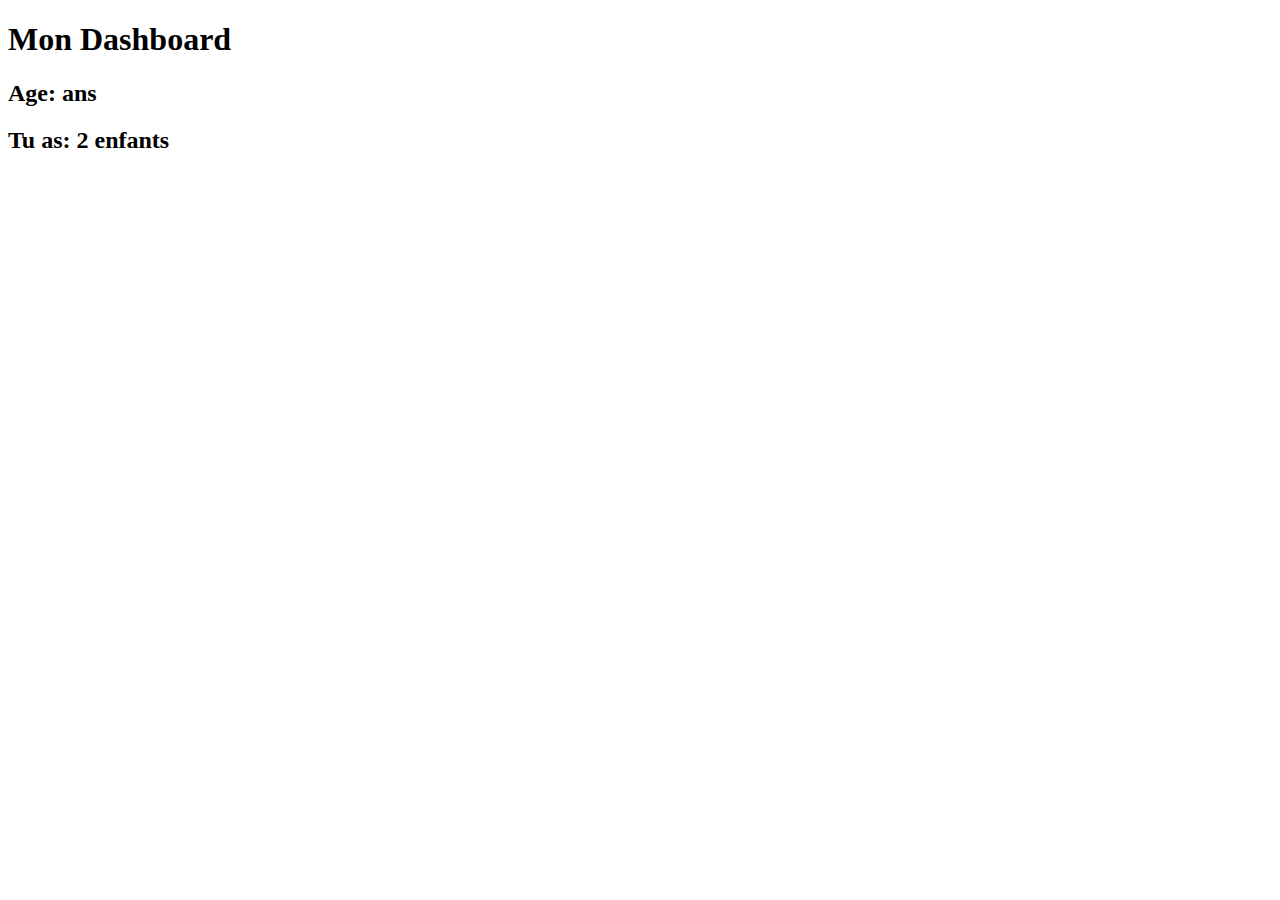
==== front/dashboard.html @ 43256865 "Premier affichage dashboard" ====
<!DOCTYPE html>
<html lang="fr">
<head>
    <meta charset="utf-8">
    <meta http-equiv="X-UA-Compatible" content="IE=edge">
    <meta name="viewport" content="width=device-width, initial-scale=1">
    <!-- The above 3 meta tags *must* come first in the head; any other head content must come *after* these tags -->
    <title>StatisticNesia</title>

    <!-- Bootstrap -->
    <link href="bootstrap-3.3.7-dist/css/bootstrap.min.css" rel="stylesheet">

    <!-- HTML5 shim and Respond.js for IE8 support of HTML5 elements and media queries -->
    <!-- WARNING: Respond.js doesn't work if you view the page via file:// -->
    <!--[if lt IE 9]>
    <script src="https://oss.maxcdn.com/html5shiv/3.7.3/html5shiv.min.js"></script>
    <script src="https://oss.maxcdn.com/respond/1.4.2/respond.min.js"></script>
    <![endif]-->
</head>
<body>
<h1>Mon Dashboard</h1>

<h2>Age: <span data-bind="text: age"> </span> ans</h2>

<div class="container">
    <div class="row">
        <div class="col-md-4">
            <h2>Tu as: <span data-bind="text: enfants"> </span> enfants</h2>
        </div>
        <div class="col-md-4">

        </div>
        <div class="col-md-4">

        </div>
    </div>
</div>



<!-- jQuery (necessary for Bootstrap's JavaScript plugins) -->
<script src="https://ajax.googleapis.com/ajax/libs/jquery/1.12.4/jquery.min.js"></script>
<!-- Include all compiled plugins (below), or include individual files as needed -->
<script src="bootstrap-3.3.7-dist/js/bootstrap.min.js"></script>
<script src="lib/knockout-3.4.1.js"></script>
<script src="statistics.js"></script>
</body>
</html>
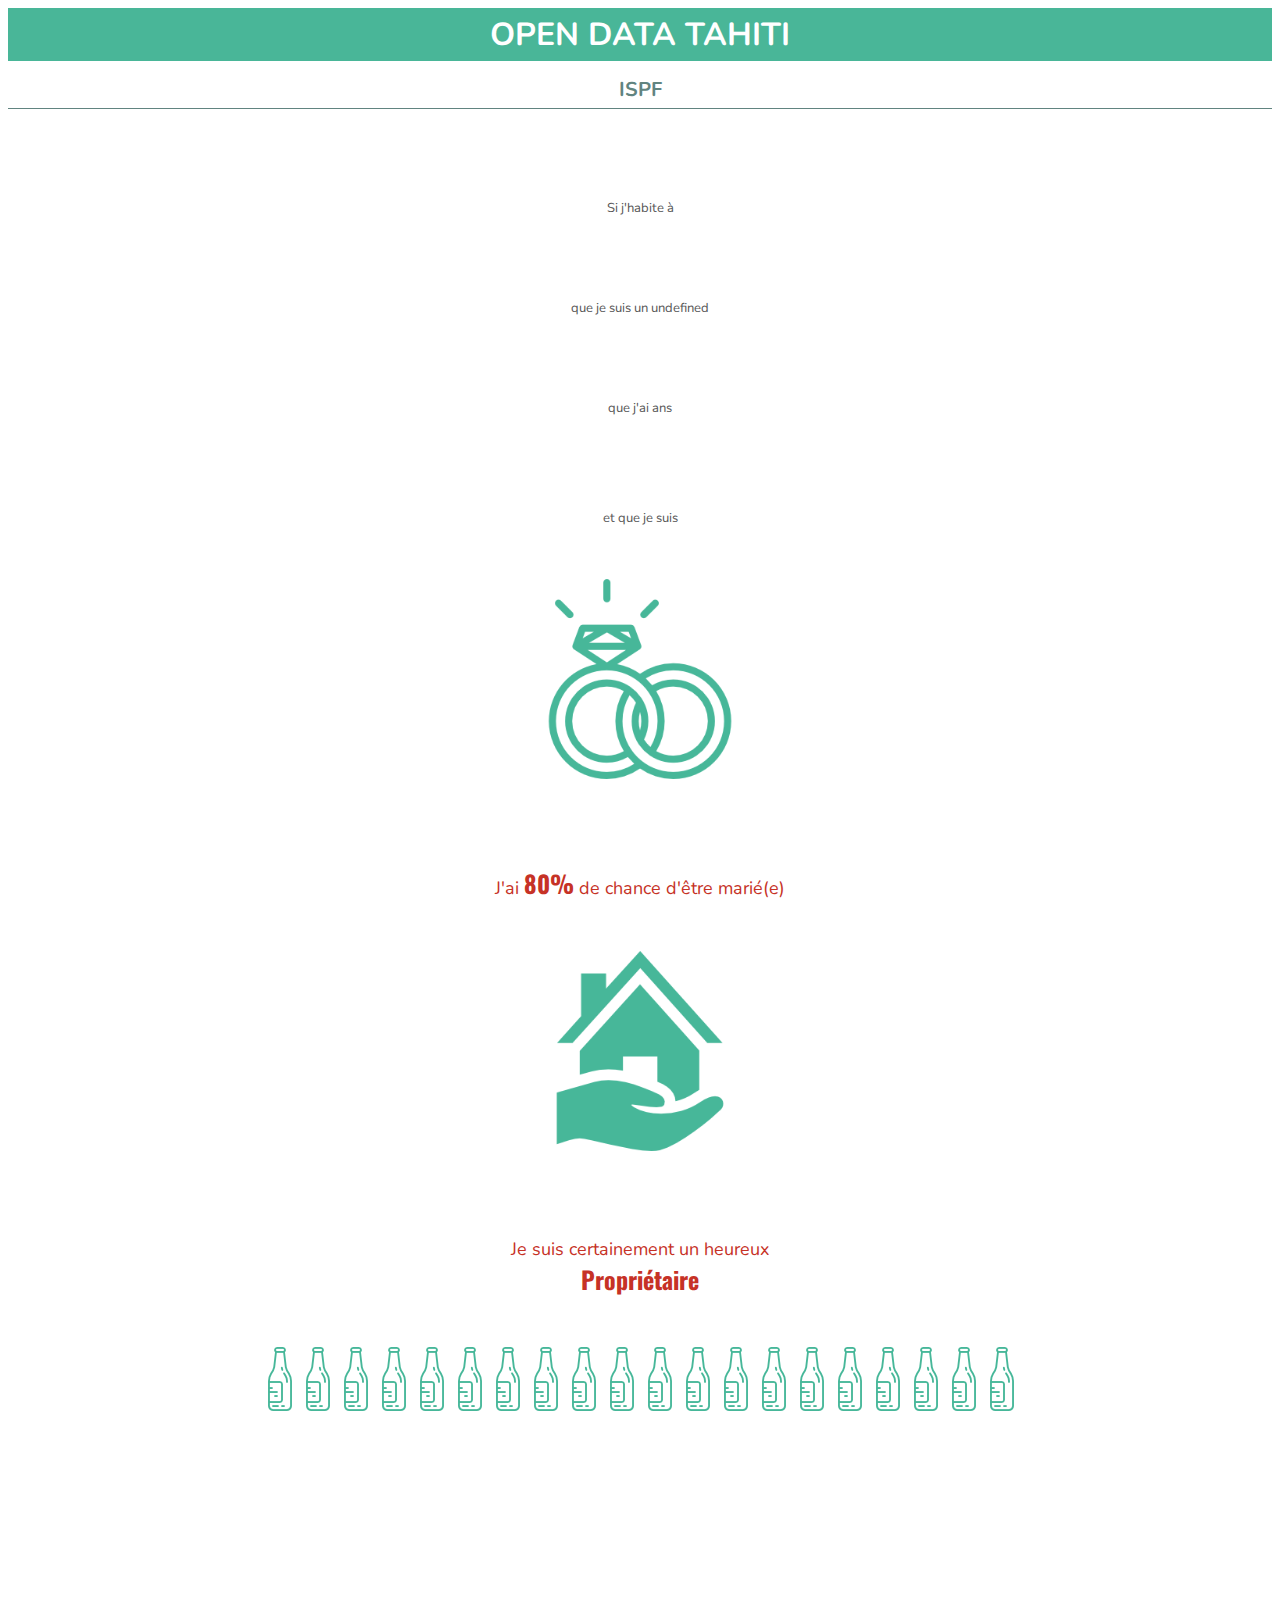
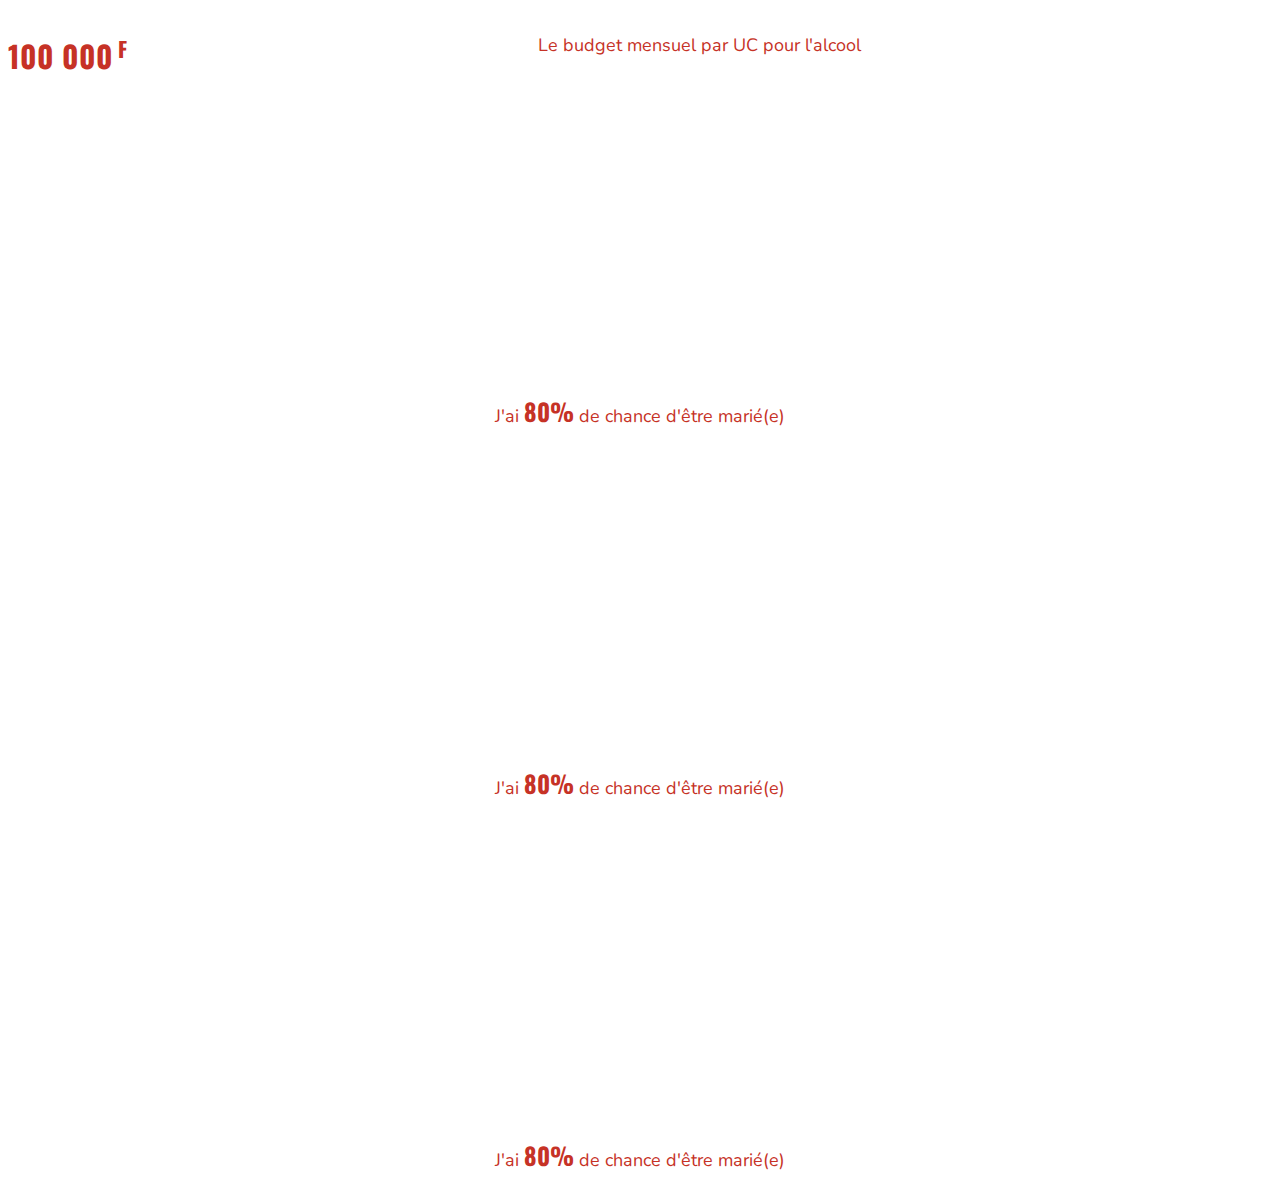
==== commit b9bca8fa: "Ajout résultats" ====
--- a/front/dashboard.html
+++ b/front/dashboard.html
@@ -5,10 +5,13 @@
     <meta http-equiv="X-UA-Compatible" content="IE=edge">
     <meta name="viewport" content="width=device-width, initial-scale=1">
     <!-- The above 3 meta tags *must* come first in the head; any other head content must come *after* these tags -->
-    <title>StatisticNesia</title>
+    <title>Open Data ISPF</title>
 
     <!-- Bootstrap -->
     <link href="bootstrap-3.3.7-dist/css/bootstrap.min.css" rel="stylesheet">
+
+    <link href="css/general.css" rel="stylesheet">
+    <link href="css/dashboard.css" rel="stylesheet">
 
     <!-- HTML5 shim and Respond.js for IE8 support of HTML5 elements and media queries -->
     <!-- WARNING: Respond.js doesn't work if you view the page via file:// -->
@@ -18,24 +21,83 @@
     <![endif]-->
 </head>
 <body>
-<h1>Mon Dashboard</h1>
 
-<h2>Age: <span data-bind="text: age"> </span> ans</h2>
+<h1>OPEN DATA TAHITI</h1>
+<h2>ISPF</h2>
 
 <div class="container">
+    <div class="row row-criteria">
+        <div class="col-xs-offset-1 col-xs-5 col-md-offset-2 col-md-2 criteria-ville criteria">
+            <div class="illustration">
+                <object data="images/tahiti.svg" type="image/svg+xml"></object>
+                <br>
+            </div>
+            Si j'habite à <span data-bind="text: ville"> </span>
+        </div>
+        <div class="col-xs-5 col-md-2 criteria-sexe criteria">
+            <div class="illustration">
+                <object data-bind="attr: {data: sexeImage}" type="image/svg+xml"></object>
+            </div>
+            que je suis <span data-bind="text: sexeAvecPreposition"> </span>
+        </div>
+        <div class="col-xs-offset-1 col-xs-5 col-md-offset-0 col-md-2 criteria-age criteria">
+            <div class="illustration">
+                <span data-bind="text: age" class="age font-bold"></span><br>
+            </div>
+            que j&#39;ai <span data-bind="text: age"></span> ans
+        </div>
+        <div class="col-xs-5 col-md-2 criteria-profession criteria">
+            <div class="illustration">
+                <span data-bind="text: profession" class="profession font-bold"></span><br>
+            </div>
+            et que je suis <span data-bind="text: profession"> </span>
+        </div>
+    </div>
+
     <div class="row">
-        <div class="col-md-4">
-            <h2>Tu as: <span data-bind="text: enfants"> </span> enfants</h2>
+        <div class="col-md-4 result-box result-marie">
+            <div class="result-illustration">
+                <img data-bind="attr: {src: statusMaritalImage}">
+            </div>
+            J&#39;ai <span data-bind="text: chanceDetreMarie" class="font-bold"> </span> de chance d&#39;être marié(e)
         </div>
-        <div class="col-md-4">
 
+        <div class="col-md-4 result-box result-occupation">
+            <div class="result-illustration">
+                <img data-bind="attr: {src: statutOccupationImage}">
+            </div>
+            Je suis certainement un heureux <br>
+            <span data-bind="text: statutOccupationText" class="font-bold"> </span>
         </div>
-        <div class="col-md-4">
 
+        <div class="col-md-4 result-box result-alcool">
+            <div class="result-illustration" data-bind="html: biereBouteillesHtml">
+            </div>
+            <div data-bind="html: depenseAlcoolEnFrancs" class="font-bold"> </div> Le budget mensuel par UC pour l'alcool
+        </div>
+
+        <div class="col-md-4 result-box result-marie">
+            <div class="result-illustration">
+                <img data-bind="attr: {src: status}">
+            </div>
+            J&#39;ai <span data-bind="text: chanceDetreMarie" class="font-bold"> </span> de chance d&#39;être marié(e)
+        </div>
+
+        <div class="col-md-4 result-box result-marie">
+            <div class="result-illustration">
+                <img data-bind="attr: {src: status}">
+            </div>
+            J&#39;ai <span data-bind="text: chanceDetreMarie" class="font-bold"> </span> de chance d&#39;être marié(e)
+        </div>
+
+        <div class="col-md-4 result-box result-marie">
+            <div class="result-illustration">
+                <img data-bind="attr: {src: status}">
+            </div>
+            J&#39;ai <span data-bind="text: chanceDetreMarie" class="font-bold"> </span> de chance d&#39;être marié(e)
         </div>
     </div>
 </div>
-
 
 
 <!-- jQuery (necessary for Bootstrap's JavaScript plugins) -->
--- a/front/css/general.css
+++ b/front/css/general.css
@@ -0,0 +1,30 @@
+@import url('https://fonts.googleapis.com/css?family=Nunito');
+@import url('https://fonts.googleapis.com/css?family=Oswald');
+
+.font-bold {
+    font-family: 'Oswald', sans-serif;
+    font-weight: bold;
+}
+
+html, body {
+    font-family: 'Nunito', sans-serif;
+    color: #555555;
+}
+
+h1 {
+    background-color: #49B698;
+    color: #FFFFFF;
+    text-align: center;
+    margin: 0;
+    padding: 5px;
+}
+
+h2 {
+    color: #618480;
+    font-size: 20px;
+    text-align: center;
+    border-bottom: 1px solid #618480;
+    margin-top: 10px;
+    margin-bottom: 20px;
+    padding: 5px;
+}
--- a/front/css/dashboard.css
+++ b/front/css/dashboard.css
@@ -0,0 +1,76 @@
+.result-box {
+    color: #C63226;
+    font-size: 18px;
+    text-align: center;
+    margin-top: 20px;
+}
+
+.row-criteria {
+    margin: 20px 0;
+    font-size: 13px;
+}
+
+.criteria {
+    height: 100px;
+    text-align: center;
+}
+
+.criteria .illustration {
+    height: 70px;
+}
+
+.criteria-ville object {
+    width: 100px;
+}
+
+.criteria-sexe object {
+    height: 60px;
+}
+
+.criteria-age .age {
+    font-size: 48px;
+    color: #49B698;
+    font-weight: bold;
+}
+.criteria-profession .profession {
+    font-size: 36px;
+    color: #49B698;
+}
+
+.criteria-profession .illustration {
+    padding-top: 10px;
+}
+
+.result-illustration {
+    height: 256px;
+    padding: 30px;
+}
+
+.result-illustration img {
+    width: 200px;
+}
+
+.result-marie span {
+    font-size: 24px;
+    font-weight: bold;
+}
+.result-occupation span {
+    font-size: 24px;
+    font-weight: bold;
+}
+
+.result-alcool .result-illustration img {
+    width: auto;
+    padding-bottom: 12px;
+}
+
+.result-alcool .font-bold {
+    font-size: 30px;
+    float: left;
+}
+
+.monnaie {
+    font-size: 70%;
+    padding-left: 5px;
+    vertical-align: top;
+}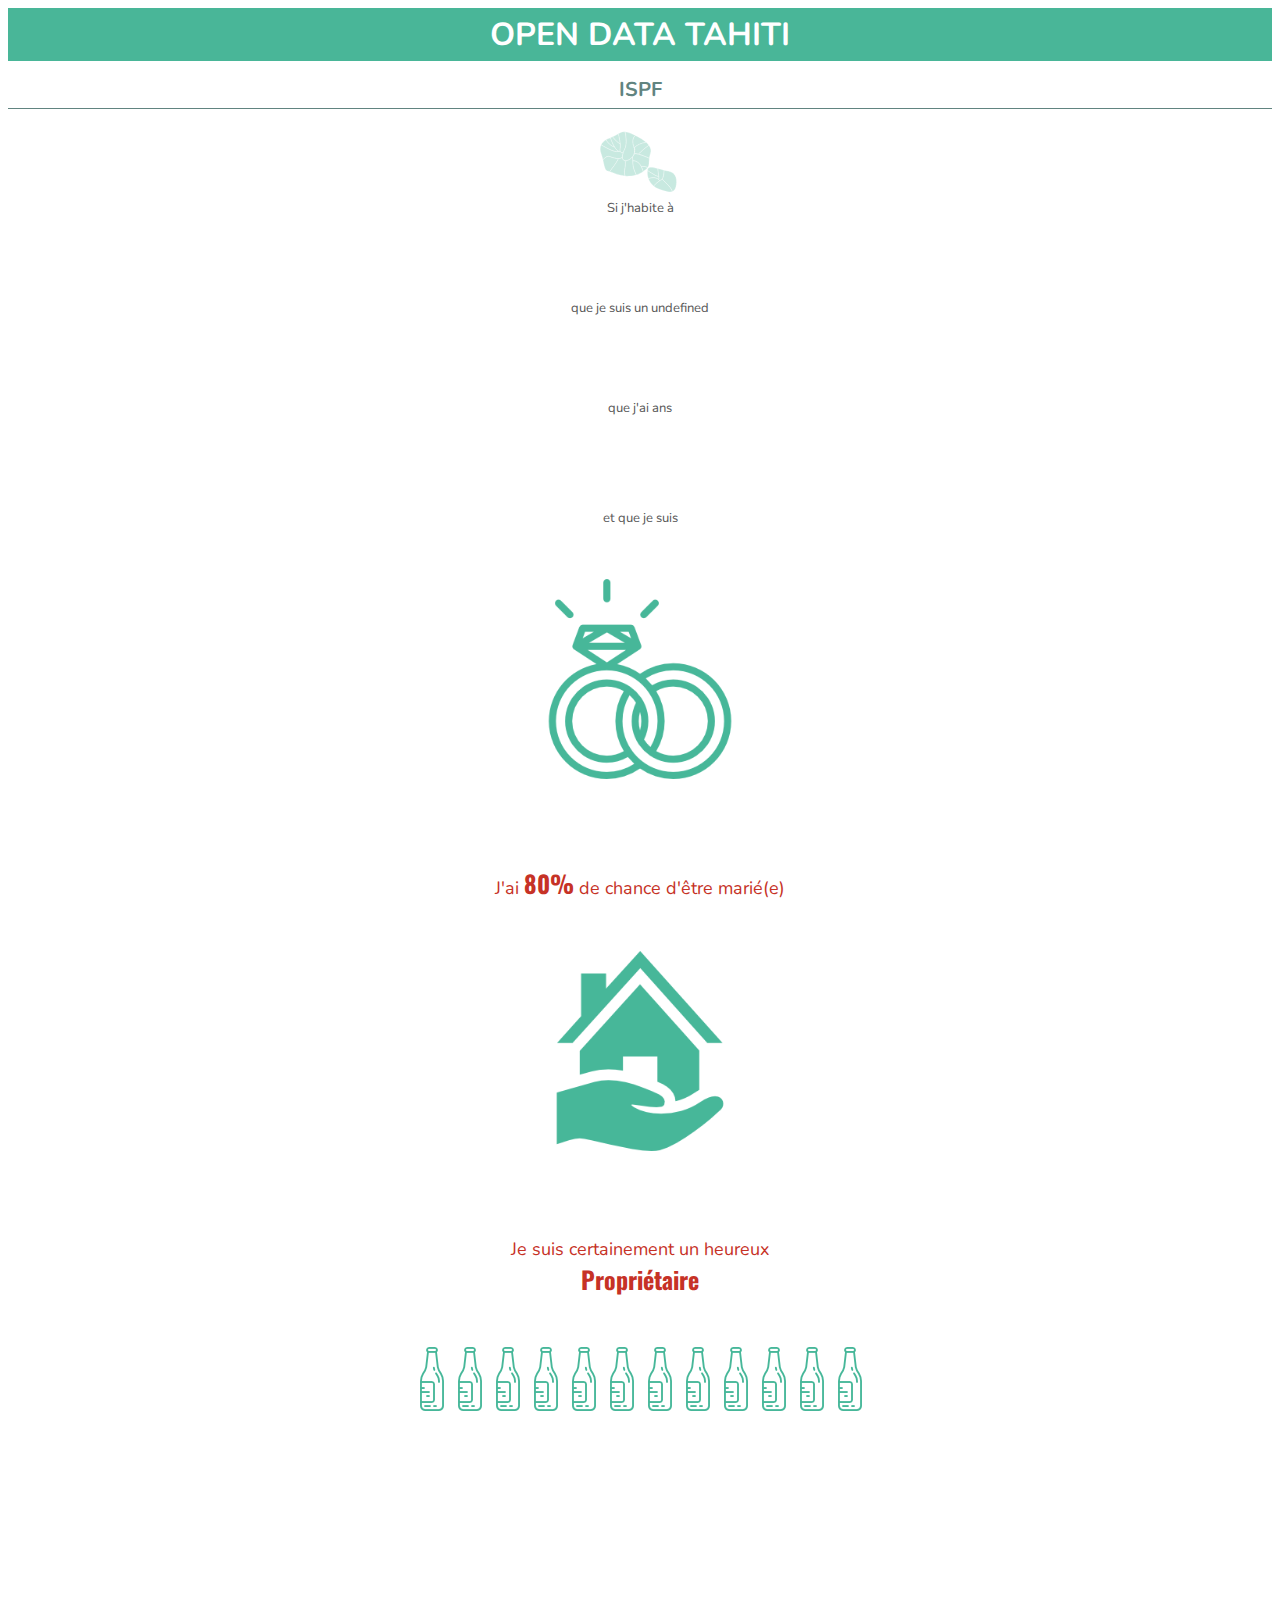
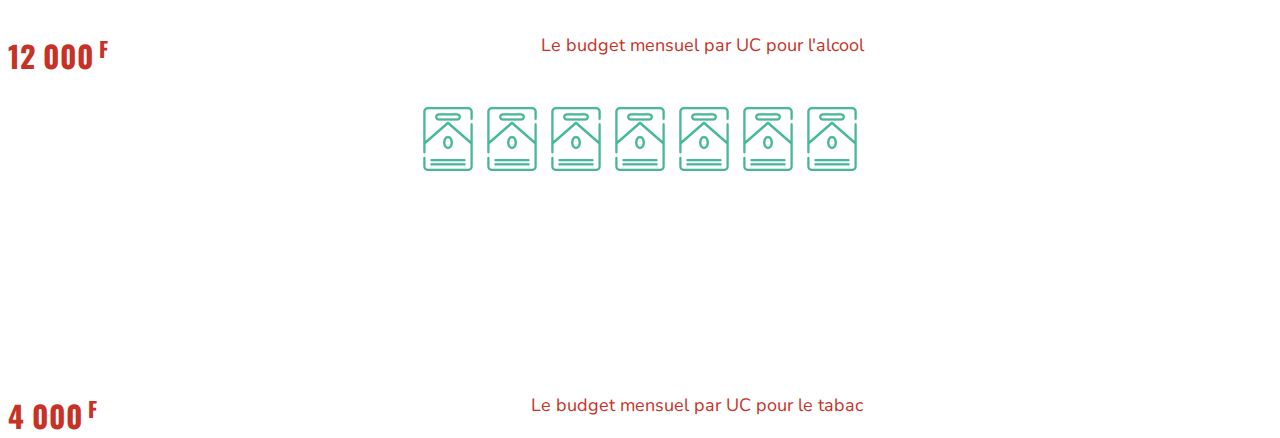
==== commit ee588003: "Merge branch 'master' of https://github.com/mruellan/opendatadaytahiti" ====
--- a/front/dashboard.html
+++ b/front/dashboard.html
@@ -76,26 +76,12 @@
             <div data-bind="html: depenseAlcoolEnFrancs" class="font-bold"> </div> Le budget mensuel par UC pour l'alcool
         </div>
 
-        <div class="col-md-4 result-box result-marie">
-            <div class="result-illustration">
-                <img data-bind="attr: {src: status}">
+        <div class="col-md-4 result-box result-alcool">
+            <div class="result-illustration" data-bind="html: tabacPaquetHtml">
             </div>
-            J&#39;ai <span data-bind="text: chanceDetreMarie" class="font-bold"> </span> de chance d&#39;être marié(e)
+            <div data-bind="html: depenseTabacEnFrancs" class="font-bold"> </div> Le budget mensuel par UC pour le tabac
         </div>
 
-        <div class="col-md-4 result-box result-marie">
-            <div class="result-illustration">
-                <img data-bind="attr: {src: status}">
-            </div>
-            J&#39;ai <span data-bind="text: chanceDetreMarie" class="font-bold"> </span> de chance d&#39;être marié(e)
-        </div>
-
-        <div class="col-md-4 result-box result-marie">
-            <div class="result-illustration">
-                <img data-bind="attr: {src: status}">
-            </div>
-            J&#39;ai <span data-bind="text: chanceDetreMarie" class="font-bold"> </span> de chance d&#39;être marié(e)
-        </div>
     </div>
 </div>
 
--- a/front/css/dashboard.css
+++ b/front/css/dashboard.css
@@ -73,4 +73,5 @@
     font-size: 70%;
     padding-left: 5px;
     vertical-align: top;
+    margin-right: 25px;
 }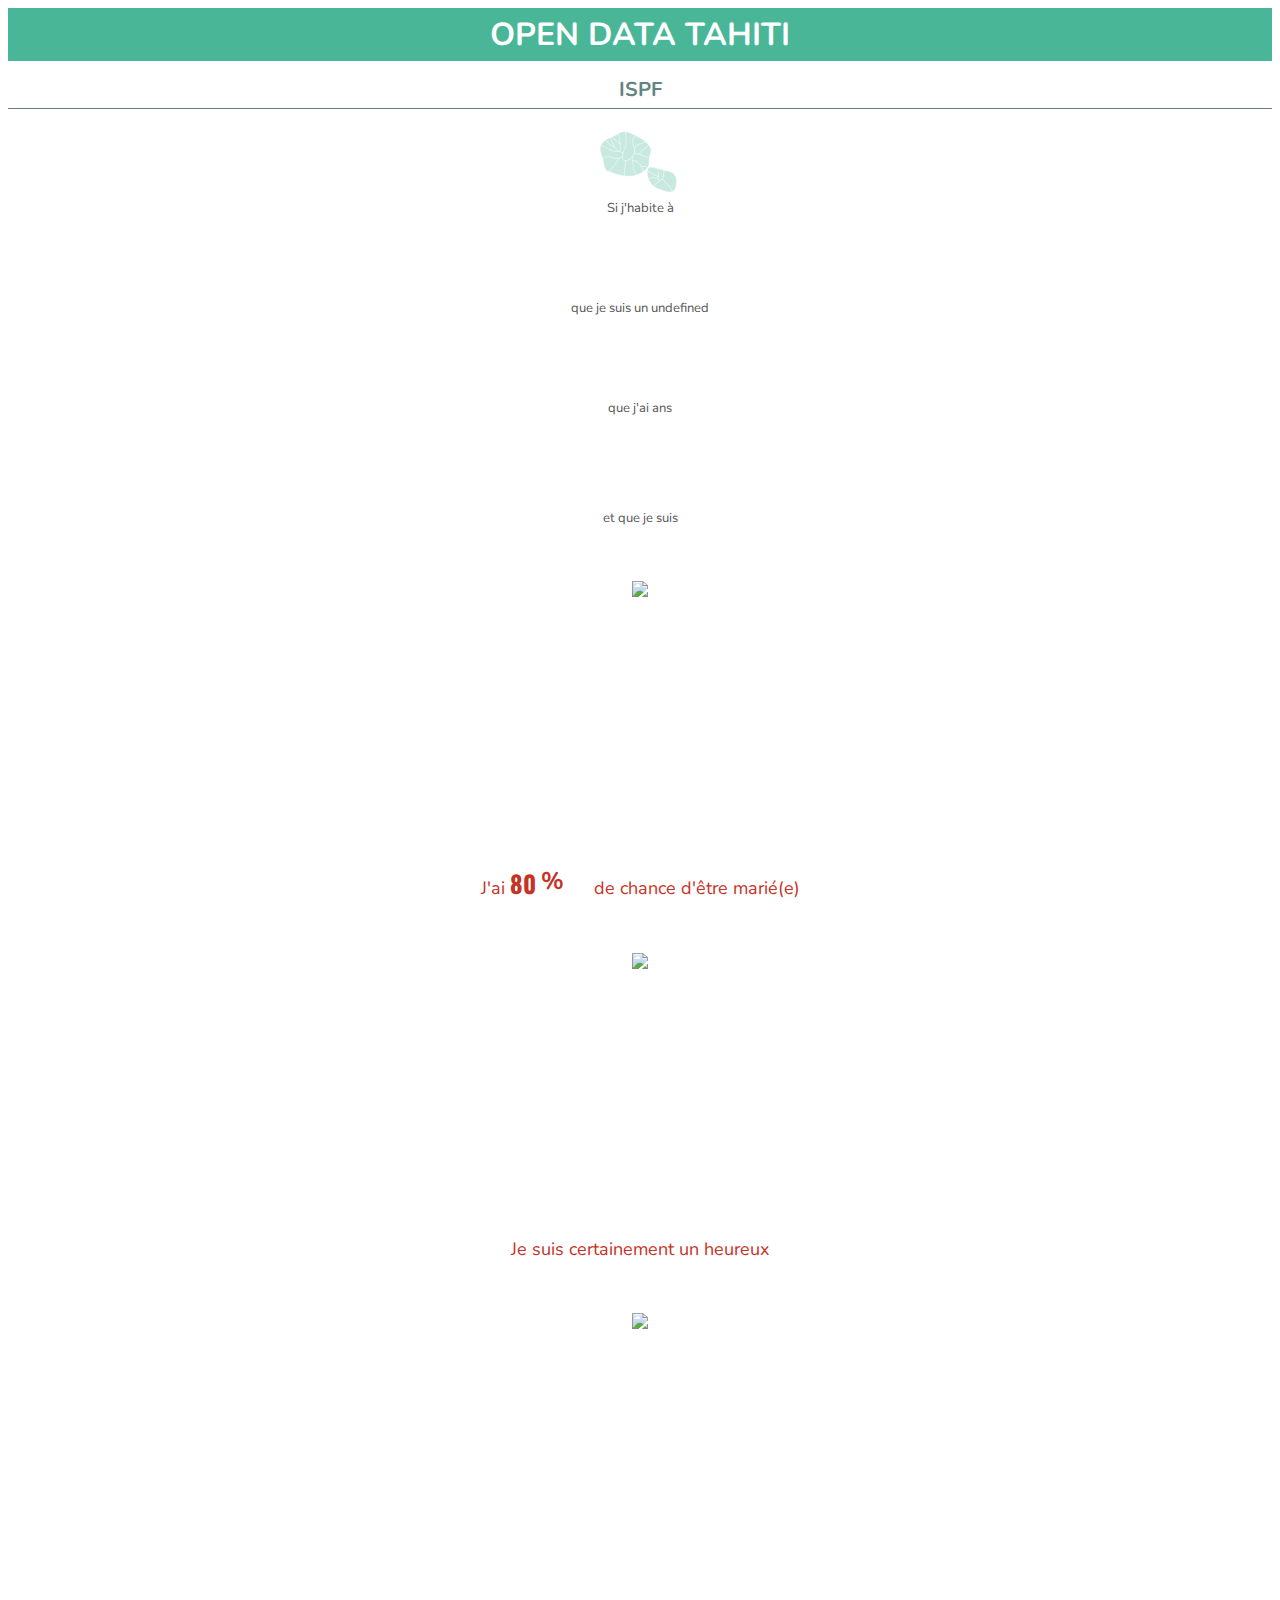
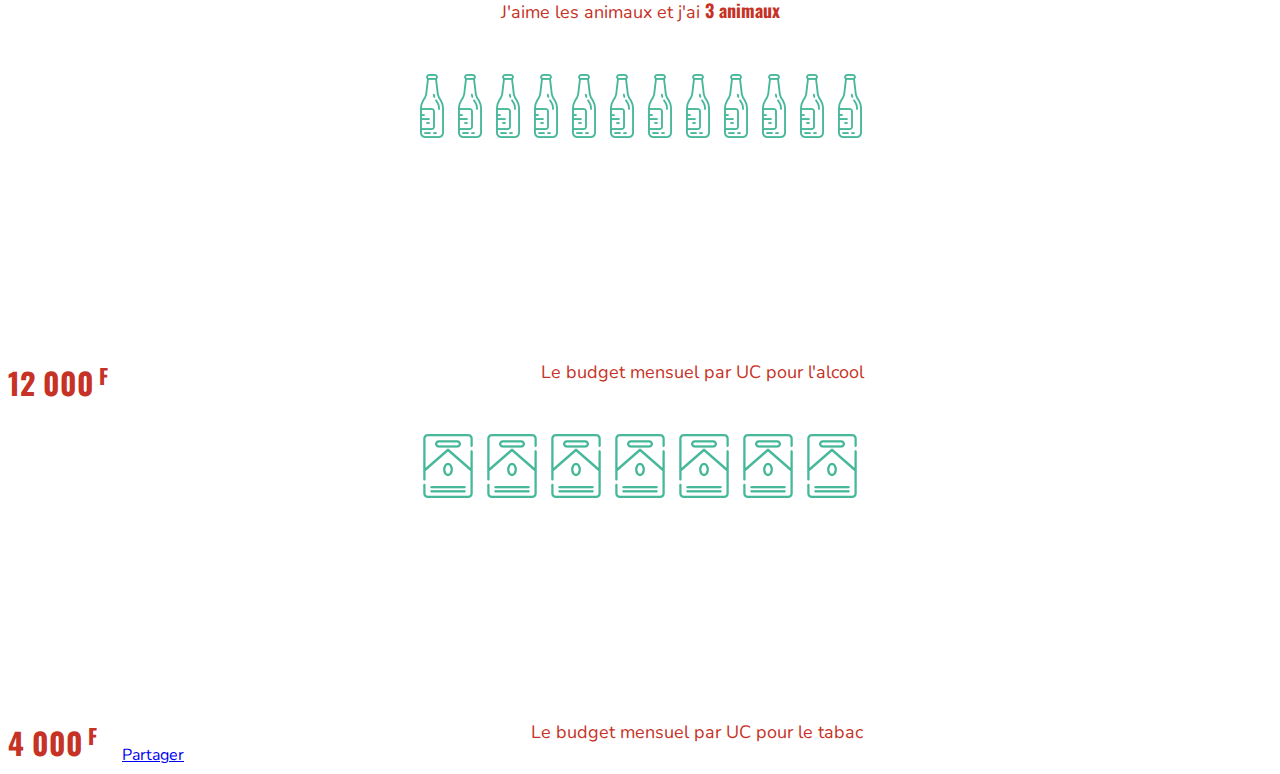
==== commit 336b795e: "Ajout du bouton Partager sur FB" ====
--- a/front/dashboard.html
+++ b/front/dashboard.html
@@ -1,4 +1,4 @@
-<!DOCTYPE html>
+﻿<!DOCTYPE html>
 <html lang="fr">
 <head>
     <meta charset="utf-8">
@@ -19,8 +19,34 @@
     <script src="https://oss.maxcdn.com/html5shiv/3.7.3/html5shiv.min.js"></script>
     <script src="https://oss.maxcdn.com/respond/1.4.2/respond.min.js"></script>
     <![endif]-->
+  <meta property="og:url"           content="http://opendataday2017.ispf.pf:3000/dashboard.html?ville=Papeete&sexe=Femme&age=70&profession=Ouvriers" />
+  <meta property="og:type"          content="website" />
+  <meta property="og:title"         content="Open Data Day Tahiti 2017" />
+  <meta property="og:description"   content="Si j'habite à Papeete
+que je suis un Femme
+que j'ai 70 ans
+et que je suis Ouvriers
+J'ai 0% de chance d'être marié(e)
+Je suis certainement un heureux
+Locataire
+J'aime les animaux et j'ai 3 animaux
+10 000F
+Le budget mensuel par UC pour l'alcool
+7 000F
+Le budget mensuel par UC pour le tabac" />
+  <meta property="og:image"         content="http://opendataday2017.ispf.pf:3000/images/webshot.png" />
+
 </head>
 <body>
+  <!-- Load Facebook SDK for JavaScript -->
+  <div id="fb-root"></div>
+  <script>(function(d, s, id) {
+    var js, fjs = d.getElementsByTagName(s)[0];
+    if (d.getElementById(id)) return;
+    js = d.createElement(s); js.id = id;
+    js.src = "//connect.facebook.net/fr_FR/sdk.js#xfbml=1&version=v2.8&appId=388575034859261";
+    fjs.parentNode.insertBefore(js, fjs);
+  }(document, 'script', 'facebook-jssdk'));</script>
 
 <h1>OPEN DATA TAHITI</h1>
 <h2>ISPF</h2>
@@ -29,7 +55,7 @@
     <div class="row row-criteria">
         <div class="col-xs-offset-1 col-xs-5 col-md-offset-2 col-md-2 criteria-ville criteria">
             <div class="illustration">
-                <object data="images/tahiti.svg" type="image/svg+xml"></object>
+                <object id="tahitiSVG" data="images/tahiti.svg" type="image/svg+xml"></object>
                 <br>
             </div>
             Si j'habite à <span data-bind="text: ville"> </span>
@@ -59,7 +85,7 @@
             <div class="result-illustration">
                 <img data-bind="attr: {src: statusMaritalImage}">
             </div>
-            J&#39;ai <span data-bind="text: chanceDetreMarie" class="font-bold"> </span> de chance d&#39;être marié(e)
+            J&#39;ai <span data-bind="text: chanceDetreMarie" class="font-bold"> </span><span class="monnaie">%</span> de chance d&#39;être marié(e)
         </div>
 
         <div class="col-md-4 result-box result-occupation">
@@ -70,20 +96,30 @@
             <span data-bind="text: statutOccupationText" class="font-bold"> </span>
         </div>
 
+        <div class="col-md-4 result-box result-animal">
+            <div class="result-illustration">
+                <img data-bind="attr: {src: animalImage}">
+            </div>
+            <div data-bind="html: animalText"></div>
+        </div>
+
         <div class="col-md-4 result-box result-alcool">
             <div class="result-illustration" data-bind="html: biereBouteillesHtml">
             </div>
-            <div data-bind="html: depenseAlcoolEnFrancs" class="font-bold"> </div> Le budget mensuel par UC pour l'alcool
+            <div data-bind="html: depenseAlcoolEnFrancs" class="font-bold"></div>
+            Le budget mensuel par UC pour l'alcool
         </div>
 
         <div class="col-md-4 result-box result-alcool">
             <div class="result-illustration" data-bind="html: tabacPaquetHtml">
             </div>
-            <div data-bind="html: depenseTabacEnFrancs" class="font-bold"> </div> Le budget mensuel par UC pour le tabac
+            <div data-bind="html: depenseTabacEnFrancs" class="font-bold"></div>
+            Le budget mensuel par UC pour le tabac
         </div>
 
     </div>
 </div>
+<div class="fb-share-button" data-href="http://opendataday2017.ispf.pf:3000/dashboard.html?ville=Papeete&amp;sexe=Femme&amp;age=70&amp;profession=Ouvriers" data-layout="button" data-size="large" data-mobile-iframe="true"><a class="fb-xfbml-parse-ignore" target="_blank" href="https://www.facebook.com/sharer/sharer.php?u=http%3A%2F%2Fopendataday2017.ispf.pf%3A3000%2Fdashboard.html%3Fville%3DPapeete%26sexe%3DFemme%26age%3D70%26profession%3DOuvriers&amp;src=sdkpreparse">Partager</a></div>
 
 
 <!-- jQuery (necessary for Bootstrap's JavaScript plugins) -->
@@ -92,5 +128,15 @@
 <script src="bootstrap-3.3.7-dist/js/bootstrap.min.js"></script>
 <script src="lib/knockout-3.4.1.js"></script>
 <script src="statistics.js"></script>
+<script>
+    var a = document.getElementById("tahitiSVG");
+    a.addEventListener("load", function () {
+        var svgDoc = a.contentDocument;
+        var pathElm = svgDoc.getElementById(getUrlParameter('ville'));
+        if (pathElm) {
+            pathElm.setAttribute('fill', '#46B497');
+        }
+    }, false);
+</script>
 </body>
 </html>
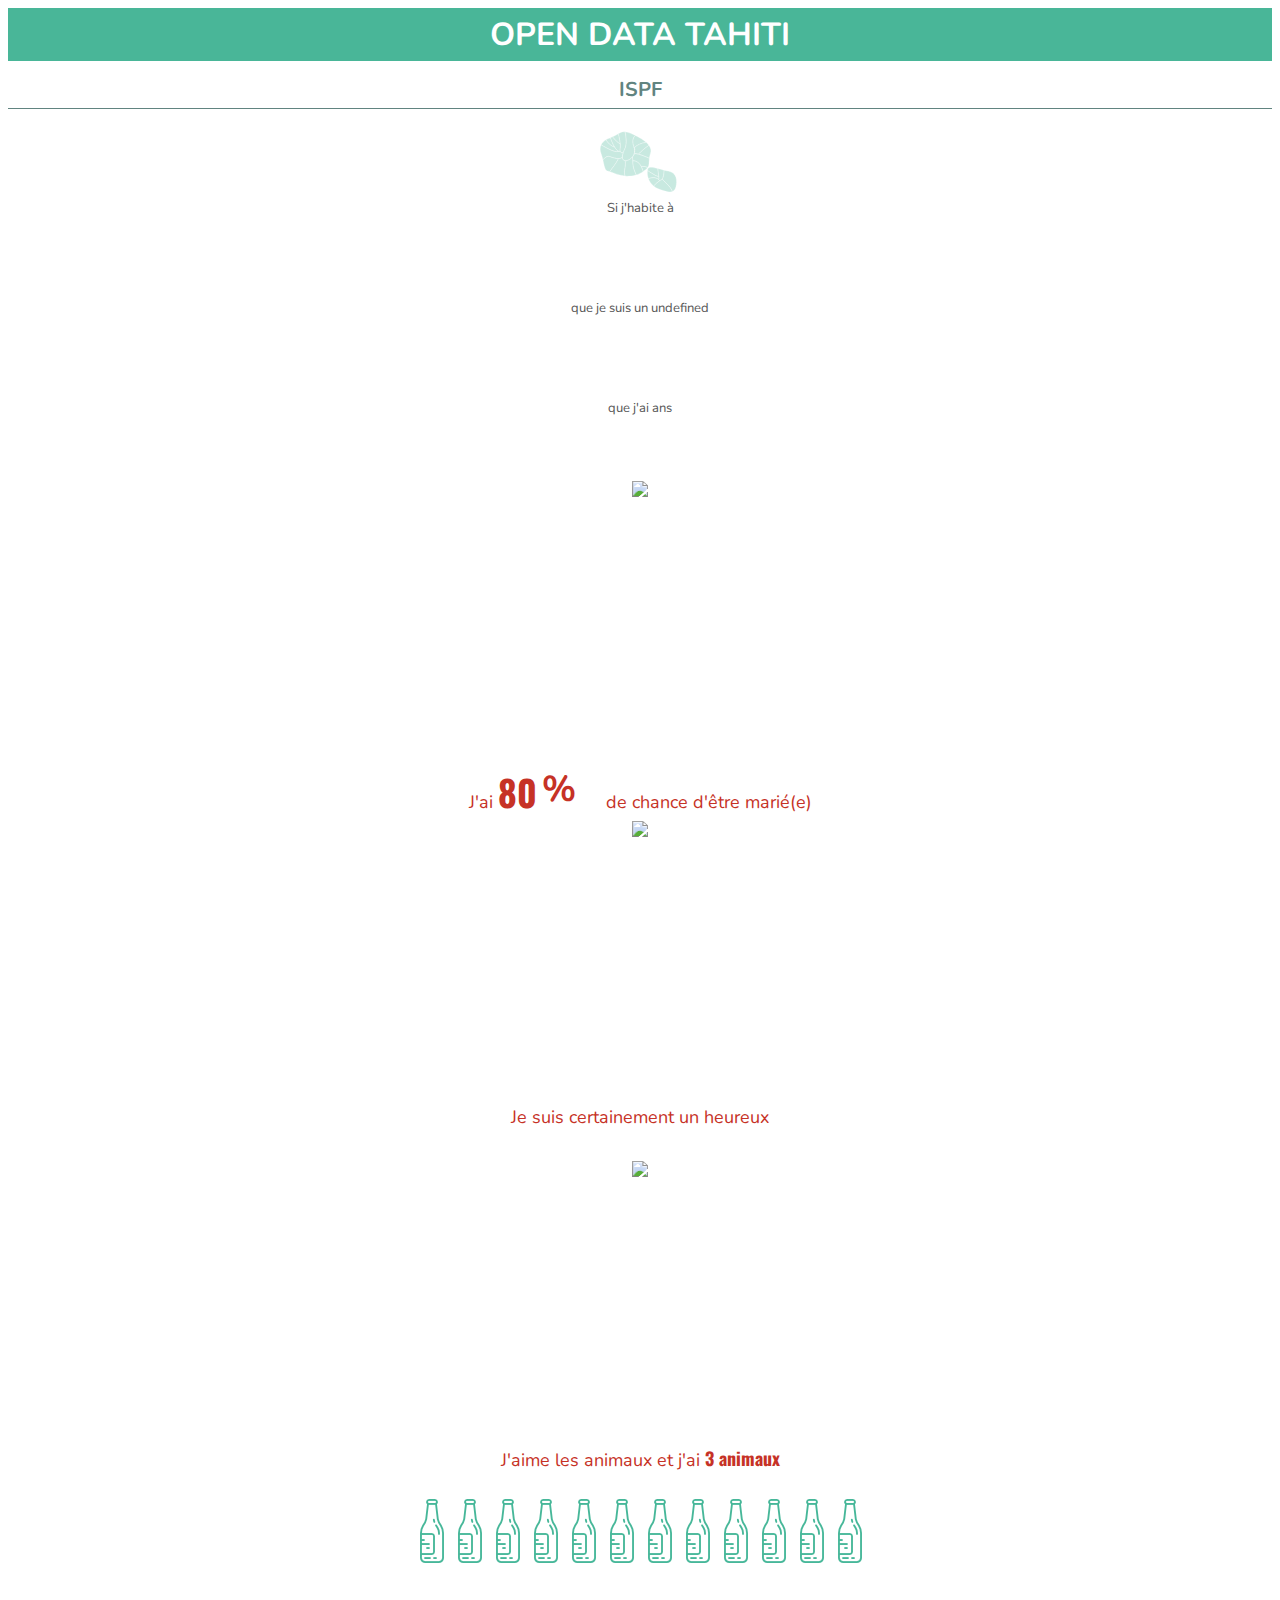
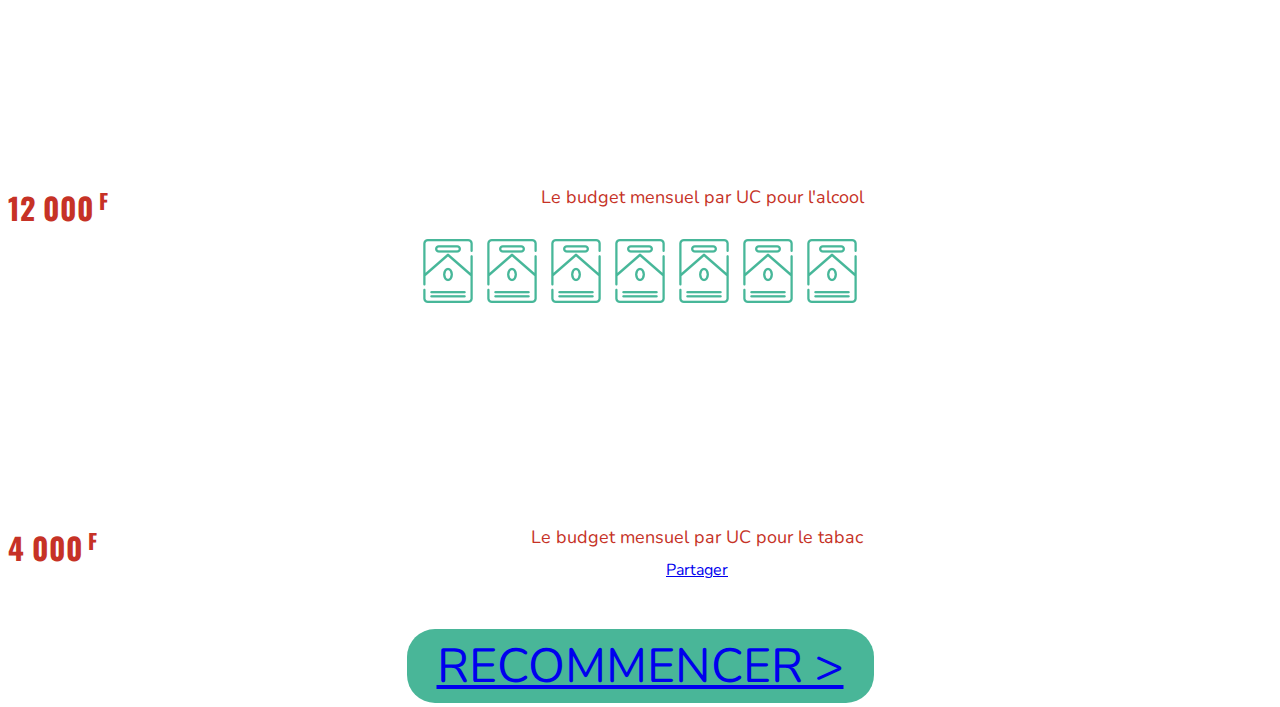
==== commit 4eeafe84: "Amélioration front" ====
--- a/front/dashboard.html
+++ b/front/dashboard.html
@@ -19,10 +19,10 @@
     <script src="https://oss.maxcdn.com/html5shiv/3.7.3/html5shiv.min.js"></script>
     <script src="https://oss.maxcdn.com/respond/1.4.2/respond.min.js"></script>
     <![endif]-->
-  <meta property="og:url"           content="http://opendataday2017.ispf.pf:3000/dashboard.html?ville=Papeete&sexe=Femme&age=70&profession=Ouvriers" />
-  <meta property="og:type"          content="website" />
-  <meta property="og:title"         content="Open Data Day Tahiti 2017" />
-  <meta property="og:description"   content="Si j'habite à Papeete
+    <meta property="og:url" content="http://opendataday2017.ispf.pf:3000/dashboard.html?ville=Papeete&sexe=Femme&age=70&profession=Ouvriers"/>
+    <meta property="og:type" content="website"/>
+    <meta property="og:title" content="Open Data Day Tahiti 2017"/>
+    <meta property="og:description" content="Si j'habite à Papeete
 que je suis un Femme
 que j'ai 70 ans
 et que je suis Ouvriers
@@ -33,50 +33,45 @@
 10 000F
 Le budget mensuel par UC pour l'alcool
 7 000F
-Le budget mensuel par UC pour le tabac" />
-  <meta property="og:image"         content="http://opendataday2017.ispf.pf:3000/images/webshot.png" />
+Le budget mensuel par UC pour le tabac"/>
+    <meta property="og:image" content="http://opendataday2017.ispf.pf:3000/images/webshot.png"/>
 
 </head>
 <body>
-  <!-- Load Facebook SDK for JavaScript -->
-  <div id="fb-root"></div>
-  <script>(function(d, s, id) {
+<!-- Load Facebook SDK for JavaScript -->
+<div id="fb-root"></div>
+<script>(function (d, s, id) {
     var js, fjs = d.getElementsByTagName(s)[0];
     if (d.getElementById(id)) return;
-    js = d.createElement(s); js.id = id;
+    js = d.createElement(s);
+    js.id = id;
     js.src = "//connect.facebook.net/fr_FR/sdk.js#xfbml=1&version=v2.8&appId=388575034859261";
     fjs.parentNode.insertBefore(js, fjs);
-  }(document, 'script', 'facebook-jssdk'));</script>
+}(document, 'script', 'facebook-jssdk'));</script>
 
 <h1>OPEN DATA TAHITI</h1>
 <h2>ISPF</h2>
 
 <div class="container">
     <div class="row row-criteria">
-        <div class="col-xs-offset-1 col-xs-5 col-md-offset-2 col-md-2 criteria-ville criteria">
+        <div class="col-xs-4 col-md-offset-3 col-md-2 criteria-ville criteria">
             <div class="illustration">
                 <object id="tahitiSVG" data="images/tahiti.svg" type="image/svg+xml"></object>
                 <br>
             </div>
             Si j'habite à <span data-bind="text: ville"> </span>
         </div>
-        <div class="col-xs-5 col-md-2 criteria-sexe criteria">
+        <div class="col-xs-4 col-md-2 criteria-sexe criteria">
             <div class="illustration">
                 <object data-bind="attr: {data: sexeImage}" type="image/svg+xml"></object>
             </div>
             que je suis <span data-bind="text: sexeAvecPreposition"> </span>
         </div>
-        <div class="col-xs-offset-1 col-xs-5 col-md-offset-0 col-md-2 criteria-age criteria">
+        <div class="col-xs-4 col-md-offset-0 col-md-2 criteria-age criteria">
             <div class="illustration">
                 <span data-bind="text: age" class="age font-bold"></span><br>
             </div>
             que j&#39;ai <span data-bind="text: age"></span> ans
-        </div>
-        <div class="col-xs-5 col-md-2 criteria-profession criteria">
-            <div class="illustration">
-                <span data-bind="text: profession" class="profession font-bold"></span><br>
-            </div>
-            et que je suis <span data-bind="text: profession"> </span>
         </div>
     </div>
 
@@ -116,10 +111,19 @@
             <div data-bind="html: depenseTabacEnFrancs" class="font-bold"></div>
             Le budget mensuel par UC pour le tabac
         </div>
+    </div>
 
+    <div class="row" style="text-align: center">
+
+        <div id="fbShareButton" class="fb-share-button" data-layout="button" data-size="large" data-mobile-iframe="true">
+            <a class="fb-xfbml-parse-ignore" target="_blank"
+               href="https://www.facebook.com/sharer/sharer.php?u=http%3A%2F%2Fopendataday2017.ispf.pf%3A3000%2Fdashboard.html%3Fville%3DPapeete%26sexe%3DFemme%26age%3D70%26profession%3DOuvriers&amp;src=sdkpreparse">Partager</a>
+        </div>
+        <br>
+        <a href="/" class="btn btn-primary">RECOMMENCER ></a>
     </div>
+
 </div>
-<div class="fb-share-button" data-href="http://opendataday2017.ispf.pf:3000/dashboard.html?ville=Papeete&amp;sexe=Femme&amp;age=70&amp;profession=Ouvriers" data-layout="button" data-size="large" data-mobile-iframe="true"><a class="fb-xfbml-parse-ignore" target="_blank" href="https://www.facebook.com/sharer/sharer.php?u=http%3A%2F%2Fopendataday2017.ispf.pf%3A3000%2Fdashboard.html%3Fville%3DPapeete%26sexe%3DFemme%26age%3D70%26profession%3DOuvriers&amp;src=sdkpreparse">Partager</a></div>
 
 
 <!-- jQuery (necessary for Bootstrap's JavaScript plugins) -->
@@ -137,6 +141,8 @@
             pathElm.setAttribute('fill', '#46B497');
         }
     }, false);
+
+    $("#fbShareButton").data('href', "http://opendataday2017.ispf.pf/dashboard.html?ville=" + getUrlParameter('ville') + "&amp;sexe=" + getUrlParameter('sexe') + "&amp;age=" + getUrlParameter('age'))
 </script>
 </body>
 </html>
--- a/front/css/general.css
+++ b/front/css/general.css
@@ -28,3 +28,52 @@
     margin-bottom: 20px;
     padding: 5px;
 }
+
+.row-criteria {
+    margin: 20px 0;
+    font-size: 13px;
+}
+
+.criteria {
+    height: 100px;
+    text-align: center;
+}
+
+.criteria .illustration {
+    height: 70px;
+}
+
+.criteria-ville object {
+    width: 100px;
+}
+
+.criteria-sexe object {
+    height: 60px;
+}
+
+.criteria-age .age {
+    font-size: 48px;
+    color: #49B698;
+    font-weight: bold;
+}
+
+.criteria-profession .profession {
+    font-size: 36px;
+    color: #49B698;
+}
+
+.criteria-profession .illustration {
+    padding-top: 10px;
+}
+
+.btn-primary {
+    background-color: #49B698;
+    border-style: none;
+    border-radius: 28px;
+    padding: 4px 30px;
+    font-size: 48px;
+}
+
+.btn-primary:hover {
+    background-color: #618480;
+}--- a/front/css/dashboard.css
+++ b/front/css/dashboard.css
@@ -3,42 +3,7 @@
     font-size: 18px;
     text-align: center;
     margin-top: 20px;
-}
-
-.row-criteria {
-    margin: 20px 0;
-    font-size: 13px;
-}
-
-.criteria {
-    height: 100px;
-    text-align: center;
-}
-
-.criteria .illustration {
-    height: 70px;
-}
-
-.criteria-ville object {
-    width: 100px;
-}
-
-.criteria-sexe object {
-    height: 60px;
-}
-
-.criteria-age .age {
-    font-size: 48px;
-    color: #49B698;
-    font-weight: bold;
-}
-.criteria-profession .profession {
-    font-size: 36px;
-    color: #49B698;
-}
-
-.criteria-profession .illustration {
-    padding-top: 10px;
+    height: 320px;
 }
 
 .result-illustration {
@@ -51,7 +16,7 @@
 }
 
 .result-marie span {
-    font-size: 24px;
+    font-size: 36px;
     font-weight: bold;
 }
 .result-occupation span {
@@ -74,4 +39,8 @@
     padding-left: 5px;
     vertical-align: top;
     margin-right: 25px;
+}
+
+#fbShareButton {
+    margin: 30px 0;
 }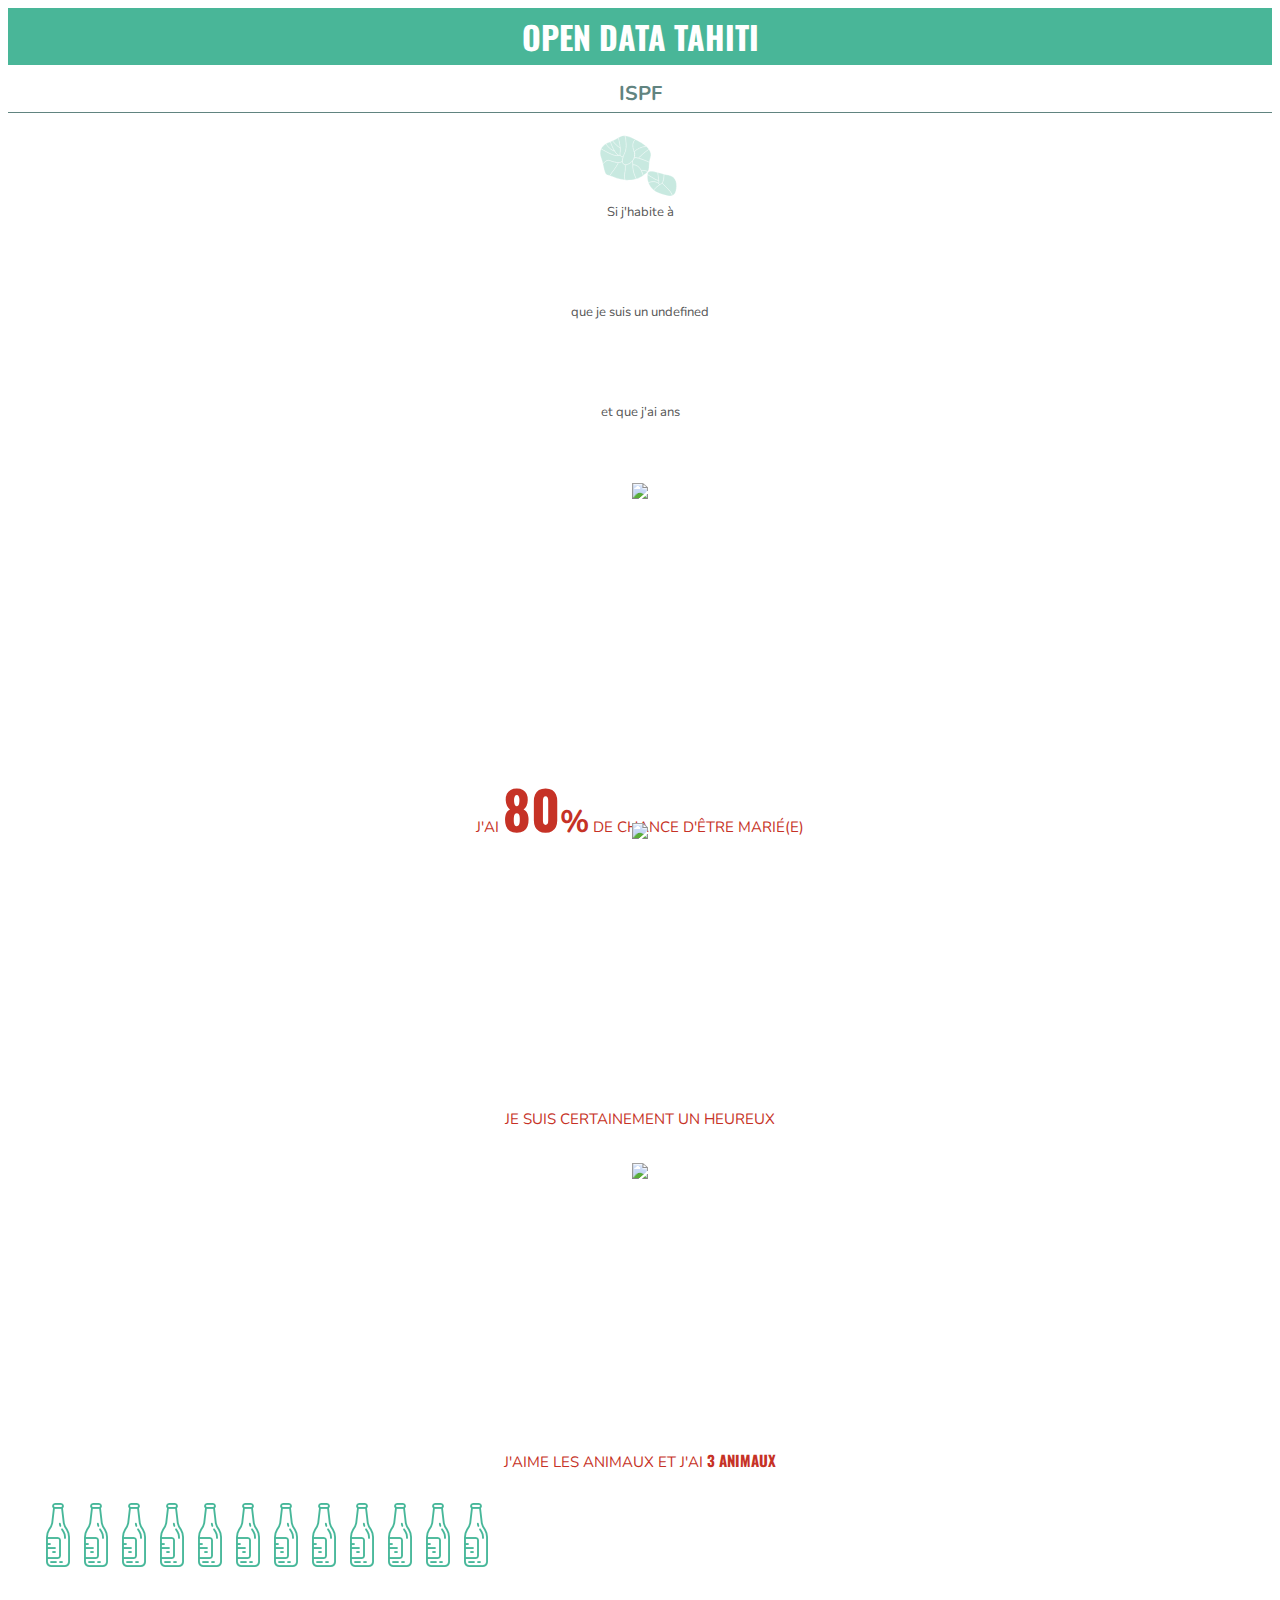
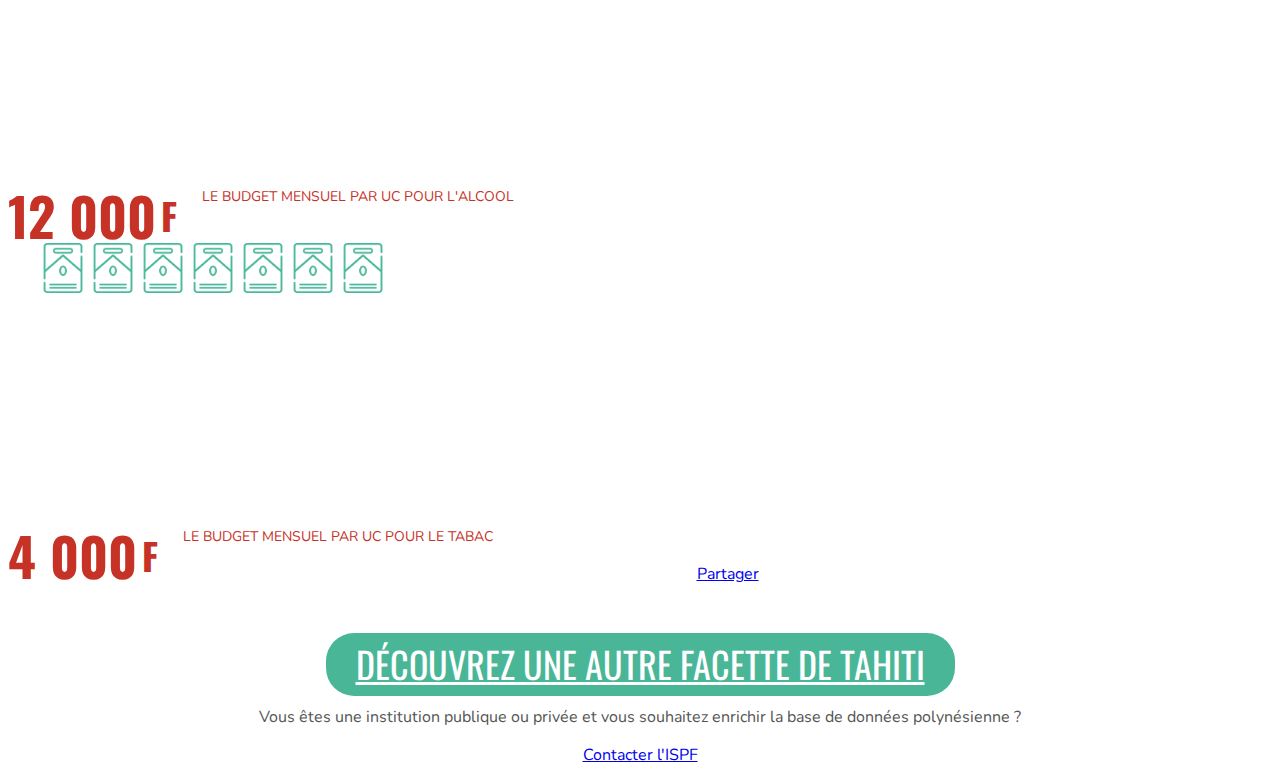
==== commit d5a0bd19: "Amélioration front" ====
--- a/front/dashboard.html
+++ b/front/dashboard.html
@@ -71,7 +71,7 @@
             <div class="illustration">
                 <span data-bind="text: age" class="age font-bold"></span><br>
             </div>
-            que j&#39;ai <span data-bind="text: age"></span> ans
+            et que j&#39;ai <span data-bind="text: age"></span> ans
         </div>
     </div>
 
@@ -80,7 +80,7 @@
             <div class="result-illustration">
                 <img data-bind="attr: {src: statusMaritalImage}">
             </div>
-            J&#39;ai <span data-bind="text: chanceDetreMarie" class="font-bold"> </span><span class="monnaie">%</span> de chance d&#39;être marié(e)
+            J&#39;ai <span data-bind="text: chanceDetreMarie" class="font-bold"> </span><span>%</span> de chance d&#39;être marié(e)
         </div>
 
         <div class="col-md-4 result-box result-occupation">
@@ -105,7 +105,7 @@
             Le budget mensuel par UC pour l'alcool
         </div>
 
-        <div class="col-md-4 result-box result-alcool">
+        <div class="col-md-4 result-box result-tabac">
             <div class="result-illustration" data-bind="html: tabacPaquetHtml">
             </div>
             <div data-bind="html: depenseTabacEnFrancs" class="font-bold"></div>
@@ -120,8 +120,15 @@
                href="https://www.facebook.com/sharer/sharer.php?u=http%3A%2F%2Fopendataday2017.ispf.pf%3A3000%2Fdashboard.html%3Fville%3DPapeete%26sexe%3DFemme%26age%3D70%26profession%3DOuvriers&amp;src=sdkpreparse">Partager</a>
         </div>
         <br>
-        <a href="/" class="btn btn-primary">RECOMMENCER ></a>
+        <a href="/" class="btn btn-primary">DÉCOUVREZ UNE AUTRE FACETTE DE TAHITI</a>
+
+        <p>Vous êtes une institution publique ou privée et vous souhaitez enrichir la base de données polynésienne ?</p>
+        <a href="/" class="btn btn-danger">Contacter l'ISPF</a>
     </div>
+
+</div>
+
+<div class="footer">
 
 </div>
 
--- a/front/css/general.css
+++ b/front/css/general.css
@@ -1,5 +1,5 @@
-@import url('https://fonts.googleapis.com/css?family=Nunito');
-@import url('https://fonts.googleapis.com/css?family=Oswald');
+@import url('https://fonts.googleapis.com/css?family=Nunito:200,400');
+@import url('https://fonts.googleapis.com/css?family=Oswald:400,500,700');
 
 .font-bold {
     font-family: 'Oswald', sans-serif;
@@ -17,6 +17,7 @@
     text-align: center;
     margin: 0;
     padding: 5px;
+    font-family: 'Oswald', sans-serif;
 }
 
 h2 {
@@ -27,6 +28,10 @@
     margin-top: 10px;
     margin-bottom: 20px;
     padding: 5px;
+}
+
+.clear {
+    clear: both;
 }
 
 .row-criteria {
@@ -67,11 +72,14 @@
 }
 
 .btn-primary {
+    border-radius: 28px;
+    border-style: none;
+    padding: 4px 30px 6px;
     background-color: #49B698;
-    border-style: none;
-    border-radius: 28px;
-    padding: 4px 30px;
-    font-size: 48px;
+    width: auto;
+    font-size: 36px;
+    color: #FFFFFF;
+    font-family: 'Oswald', sans-serif;
 }
 
 .btn-primary:hover {
--- a/front/css/dashboard.css
+++ b/front/css/dashboard.css
@@ -1,9 +1,10 @@
 .result-box {
     color: #C63226;
-    font-size: 18px;
+    font-size: 15px;
     text-align: center;
     margin-top: 20px;
     height: 320px;
+    text-transform: uppercase;
 }
 
 .result-illustration {
@@ -16,12 +17,23 @@
 }
 
 .result-marie span {
-    font-size: 36px;
+    font-size: 53px;
     font-weight: bold;
 }
+
+.result-marie span + span {
+    font-size: 31px;
+}
+
 .result-occupation span {
-    font-size: 24px;
+    font-size: 38px;
     font-weight: bold;
+}
+
+.result-alcool, .result-tabac {
+    font-size: 14px;
+    text-align: left;
+    line-height: 15px;
 }
 
 .result-alcool .result-illustration img {
@@ -29,9 +41,15 @@
     padding-bottom: 12px;
 }
 
-.result-alcool .font-bold {
-    font-size: 30px;
+.result-alcool .font-bold, .result-tabac .font-bold {
+    font-size: 53px;
     float: left;
+    line-height: 53px;
+}
+
+.result-tabac img {
+    width: 50px;
+    margin-bottom: 10px;
 }
 
 .monnaie {
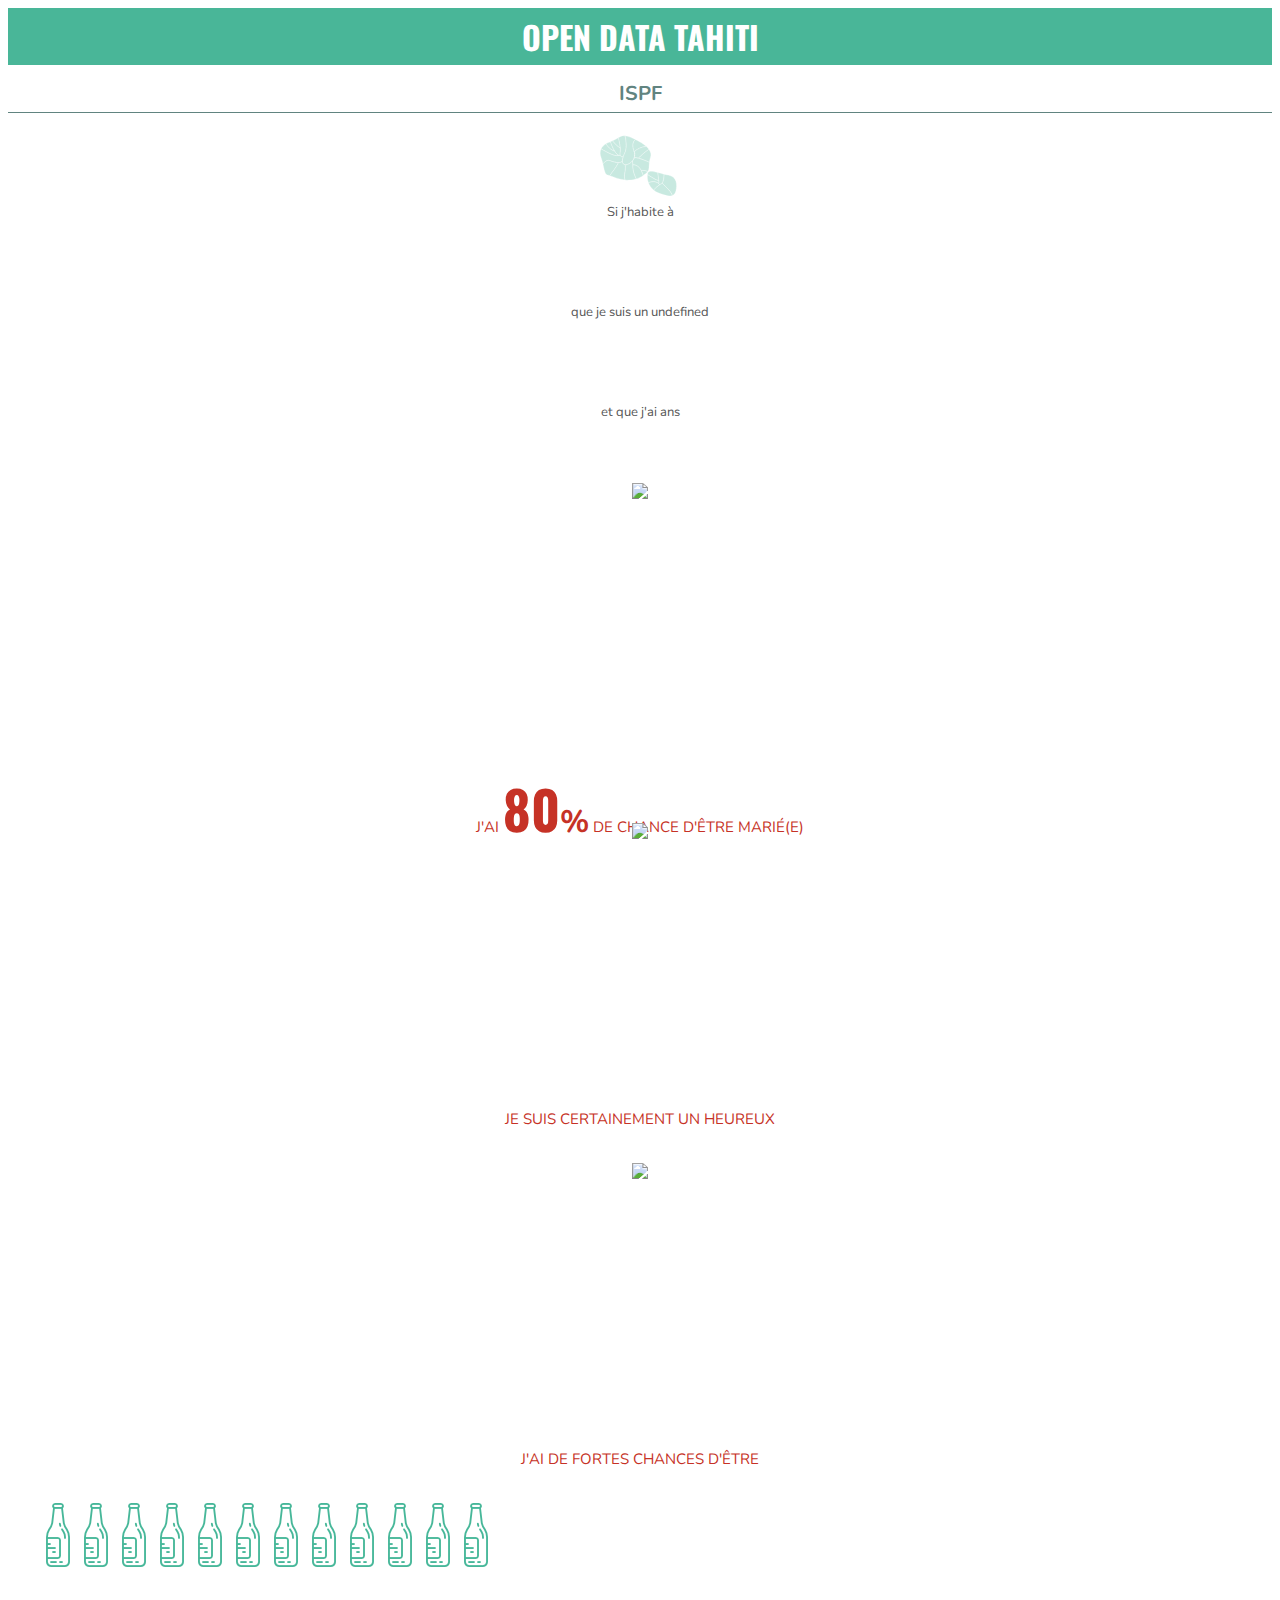
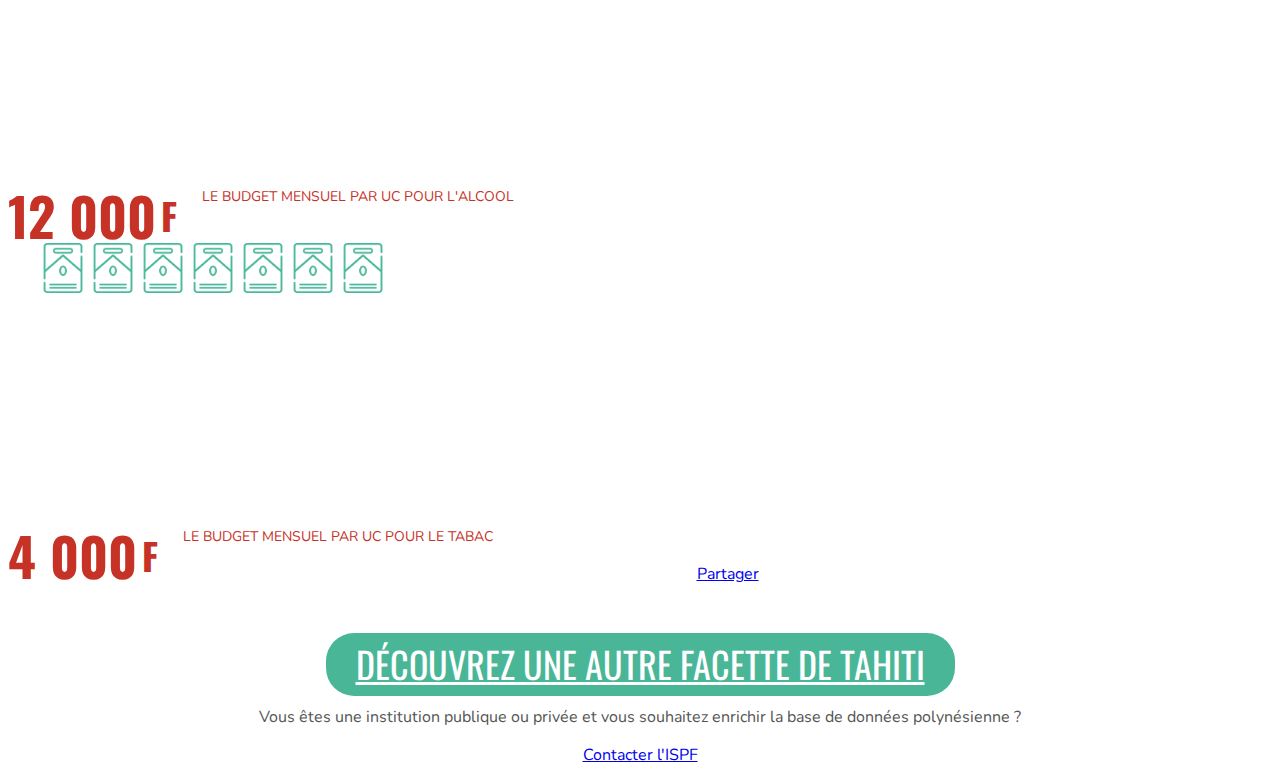
==== commit 8cb4c69c: "Ajout résutat profession" ====
--- a/front/dashboard.html
+++ b/front/dashboard.html
@@ -91,11 +91,12 @@
             <span data-bind="text: statutOccupationText" class="font-bold"> </span>
         </div>
 
-        <div class="col-md-4 result-box result-animal">
+        <div class="col-md-4 result-box result-profession">
             <div class="result-illustration">
-                <img data-bind="attr: {src: animalImage}">
+                <img data-bind="attr: {src: professionImage}">
             </div>
-            <div data-bind="html: animalText"></div>
+            J'ai de fortes chances d'être <br>
+            <span data-bind="html: professionText" class="font-bold"></span>
         </div>
 
         <div class="col-md-4 result-box result-alcool">
--- a/front/css/dashboard.css
+++ b/front/css/dashboard.css
@@ -26,6 +26,11 @@
 }
 
 .result-occupation span {
+    font-size: 38px;
+    font-weight: bold;
+}
+
+.result-profession span {
     font-size: 38px;
     font-weight: bold;
 }
